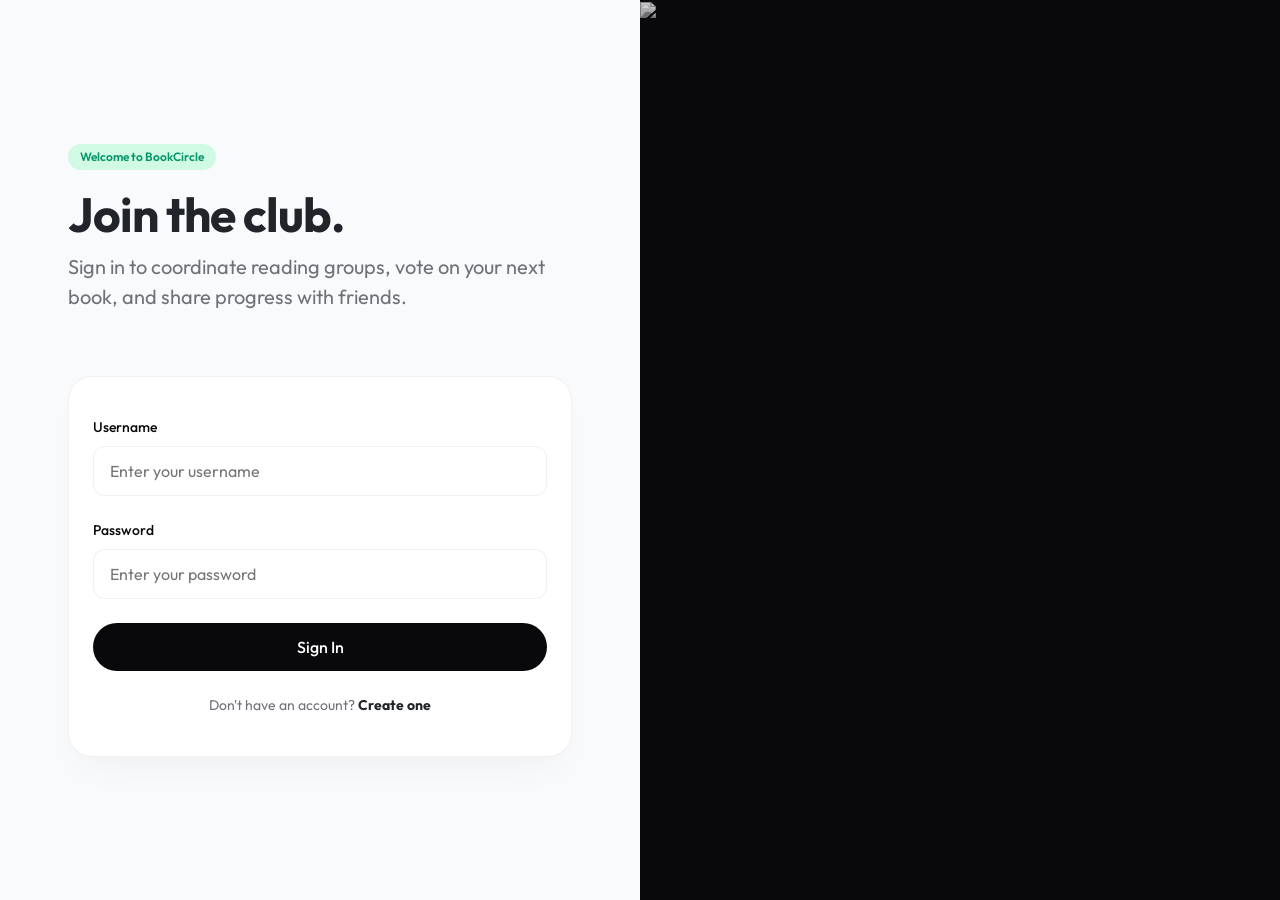
==== login.html @ 360f8443 "Adding init files" ====
<!DOCTYPE html>
<html lang="en">
<head>
    <meta charset="UTF-8">
    <meta name="viewport" content="width=device-width, initial-scale=1.0">
    <title>BookCircle - Login</title>
    <!-- Bootstrap CSS -->
    <link href="https://cdn.jsdelivr.net/npm/bootstrap@5.3.3/dist/css/bootstrap.min.css" rel="stylesheet">
    <!-- Premium Custom Styles (skill.md rules) -->
    <link href="./css/premium.css" rel="stylesheet">
    <script src="https://cdnjs.cloudflare.com/ajax/libs/knockout/3.5.1/knockout-latest.debug.js" integrity="sha512-per7WBYe3cT9aIDMoF74rYR7wpEDPqyncWqWzBGmJBnhp8H3ZD5fRdTM16IO5ePUEuBlH9DMKF7rHvuazhvDBA==" crossorigin="anonymous" referrerpolicy="no-referrer"></script>
</head>
<body id="wrapper">

    <main class="bc-split-layout">
        <!-- Left Side: Form Content -->
        <section class="bc-split-content animate-fade-up">
            <div class="mb-5">
                <span class="bc-badge mb-3">Welcome to BookCircle</span>
                <h1 class="display-5 fw-bold text-dark">Join the club.</h1>
                <p class="text-muted-bc fs-5 mt-2">Sign in to coordinate reading groups, vote on your next book, and share progress with friends.</p>
            </div>

            <!-- Login Form mapped to /token -->
            <form id="loginForm" class="bc-surface bc-surface-sm delay-100">
                <h2 class="bc-section-title" data-bind="text: username"></h2>
                
                <div class="bc-form-group">
                    <label for="usernameInput" class="bc-label">Username</label>
                    <input type="text" id="usernameInput" class="bc-input" data-bind="textInput: username" placeholder="Enter your username" required >
                </div>

                <div class="bc-form-group mb-4">
                    <label for="passwordInput" class="bc-label">Password</label>
                    <input type="password" id="passwordInput" class="bc-input" placeholder="Enter your password" required >
                </div>

                <div class="d-grid mt-2">
                    <!-- Button has visual interaction states mapped in CSS -->
                    <button type="submit" class="btn-bc-primary" id="loginBtn">Sign In</button>
                </div>
                
                <div class="mt-4 text-center">
                    <p class="text-muted-bc small">Don't have an account? <a href="#" class="text-dark fw-bold text-decoration-none" id="toggleRegister">Create one</a></p>
                </div>

                <!-- Alert container for error states -->
                <div id="loginAlert" class="alert alert-danger mt-3 d-none" role="alert" >
                    <!-- Error message injected here -->
                </div>
            </form>

            <!-- Register Form mapped to /auth/register (Hidden by default for JS toggling later) -->
            <form id="registerForm" class="bc-surface bc-surface-sm delay-200 mt-4 d-none" >
                <h2 class="bc-section-title" >Register</h2>
                
                <div class="bc-form-group">
                    <label for="regFullName" class="bc-label">Full Name</label>
                    <input type="text" id="regFullName" class="bc-input" placeholder="Jane Doe" required >
                </div>
                <div class="bc-form-group">
                    <label for="regEmail" class="bc-label">Email</label>
                    <input type="email" id="regEmail" class="bc-input" placeholder="jane@example.com" required >
                </div>
                <div class="bc-form-group">
                    <label for="regUsername" class="bc-label">Username</label>
                    <input type="text" id="regUsername" class="bc-input" placeholder="janedoe99" required >
                </div>
                <div class="bc-form-group mb-4">
                    <label for="regPassword" class="bc-label">Password</label>
                    <input type="password" id="regPassword" class="bc-input" placeholder="Minimum 8 characters" required >
                </div>

                <div class="d-grid mt-2">
                    <button type="submit" class="btn-bc-accent" id="registerBtn" >Create Account</button>
                </div>
                
                <div class="mt-4 text-center">
                    <p class="text-muted-bc small">Already have an account? <a href="#" class="text-dark fw-bold text-decoration-none" id="toggleLogin">Sign in</a></p>
                </div>
            </form>

        </section>

        <!-- Right Side: Graphic Asset (Anti-center bias, asymmetrical layout) -->
        <!-- Will use an absolute reliable placeholder until integrated -->
        <section class="bc-split-asset">
            <img src="https://picsum.photos/seed/bookcircle/1200/1600" alt="Abstract interior illustrating a peaceful reading space (placeholder)">
        </section>

    </main>

    <!-- Bootstrap JS Bundle -->
    <script src="https://cdn.jsdelivr.net/npm/bootstrap@5.3.3/dist/js/bootstrap.bundle.min.js"></script>
    
    <!-- 
      TEACHING NOTE:
      The form above contains standard ID attributes (e.g. `id="loginForm"`, `id="usernameInput"`) for Vanilla JS traversal.
      It ALSO contains `data-bind` attributes (e.g. `data-bind="value: loginUsername"`) for Knockout.js ViewModel binding.
      Students can attach the Javascript script of their choice below to bring the UI to life based on the `/token` and `/auth/register` endpoints.
    -->
    <!-- <script src="./js/vanilla/login.js"></script> -->
    <!-- <script src="https://cdnjs.cloudflare.com/ajax/libs/knockout/3.5.1/knockout-latest.js"></script> -->
    <!-- <script src="./js/ko/LoginViewModel.js"></script> -->

    <script> 

        // MVVM
        function UserLogin(data){
            var self = this;
            self.username = ko.observable(data.username);
            self.password = ko.observable(data.username);
        }

        function UserLoginViewModel(){
            var self = this;            
            self.label = ko.observable('LOGIN');
            self.username = ko.observable();
            self.Init()
        }

        UserLoginViewModel.prototype.Init = function() {

            console.log("test");
        };

        UserLoginViewModel.prototype.TEST = function() {

            
        };

        ko.applyBindings(new UserLoginViewModel(), document.getElementById('wrapper'))

    </script>

</body>
</html>
---- css/premium.css ----
/* 
 * BookCircle Premium CSS Override
 * Based on skill.md directives (DESIGN_VARIANCE: 8, VISUAL_DENSITY: 4)
 * 
 * - Fonts: Outfit (Sans-Serif)
 * - Colors: Zinc/Slate neutrals + Emerald Accent
 * - Structural: Rounded-2xl, subtle diffusion shadows, no standard Bootstrap cards.
 */

@import url('https://fonts.googleapis.com/css2?family=Outfit:wght@300;400;500;600;700&display=swap');

:root {
  /* Override Bootstrap Variables */
  --bs-font-sans-serif: 'Outfit', -apple-system, BlinkMacSystemFont, "Segoe UI", Roboto, "Helvetica Neue", Arial, sans-serif;
  
  /* Core Palette */
  --bc-bg: #f9fafb; /* Zinc-50 */
  --bc-surface: #ffffff;
  --bc-text-primary: #09090b; /* Zinc-950 off-black */
  --bc-text-secondary: #71717a; /* Zinc-500 */
  --bc-border: rgba(228, 228, 231, 0.5); /* Zinc-200/50 */
  
  /* Accent Colors (Emerald) */
  --bc-accent: #10b981; 
  --bc-accent-hover: #059669;
  --bc-accent-subtle: #d1fae5;

  /* Custom Metrics */
  --bc-radius-lg: 1.5rem; /* rounded-2xl equivalent */
  --bc-radius-full: 9999px;
  --bc-shadow-diffusion: 0 20px 40px -15px rgba(0, 0, 0, 0.05);
  --bc-shadow-inset: inset 0 1px 0 rgba(255, 255, 255, 0.1);
}

body {
  background-color: var(--bc-bg);
  color: var(--bc-text-primary);
  font-family: var(--bs-font-sans-serif);
  -webkit-font-smoothing: antialiased;
  min-height: 100vh;
}

/* Typography Overrides */
h1, h2, h3, h4, h5, h6, .h1, .h2, .h3, .h4, .h5, .h6 {
  font-weight: 600;
  letter-spacing: -0.02em; /* tracking-tight */
  color: var(--bc-text-primary);
}

.text-muted-bc {
  color: var(--bc-text-secondary);
}

/* Layout Utilities */
.bc-container {
  max-w-7xl;
  margin: 0 auto;
  padding: 2rem 1rem;
}

@media (min-width: 768px) {
  .bc-container {
    padding: 4rem 2rem;
  }
}

/* The Core "Bento" Premium Surface */
.bc-surface {
  background-color: var(--bc-surface);
  border: 1px solid var(--bc-border);
  border-radius: var(--bc-radius-lg);
  box-shadow: var(--bc-shadow-diffusion);
  padding: 2rem; /* p-8 equivalent */
  transition: transform 0.3s cubic-bezier(0.16, 1, 0.3, 1), box-shadow 0.3s ease;
}

.bc-surface-sm {
  padding: 1.5rem;
}

/* Button Overrides */
.btn-bc-primary {
  background-color: var(--bc-text-primary);
  color: white;
  border: none;
  border-radius: var(--bc-radius-full);
  padding: 0.75rem 1.5rem;
  font-weight: 500;
  transition: transform 0.2s cubic-bezier(0.16, 1, 0.3, 1), background-color 0.2s;
  will-change: transform;
}

.btn-bc-primary:hover {
  background-color: #27272a; /* Zinc-800 */
  transform: translateY(-1px);
}

.btn-bc-primary:active {
  transform: scale(0.98);
}

.btn-bc-accent {
  background-color: var(--bc-accent);
  color: white;
  border: none;
  border-radius: var(--bc-radius-full);
  padding: 0.75rem 1.5rem;
  font-weight: 600;
  transition: transform 0.2s cubic-bezier(0.16, 1, 0.3, 1), background-color 0.2s;
}

.btn-bc-accent:hover {
  background-color: var(--bc-accent-hover);
  color: white;
  transform: translateY(-1px);
}

.btn-bc-accent:active {
  transform: scale(0.98);
}

.btn-bc-outline {
  background-color: transparent;
  color: var(--bc-text-primary);
  border: 1px solid var(--bc-border);
  border-radius: var(--bc-radius-full);
  padding: 0.75rem 1.5rem;
  font-weight: 500;
  transition: all 0.2s ease;
}

.btn-bc-outline:hover {
  background-color: var(--bc-surface);
  box-shadow: 0 4px 6px -1px rgba(0,0,0,0.05);
}

/* Form Overrides (Label above input, gap-2 simulation) */
.bc-form-group {
  margin-bottom: 1.5rem;
  display: flex;
  flex-direction: column;
  gap: 0.5rem;
}

.bc-label {
  font-size: 0.875rem;
  font-weight: 500;
  color: var(--bc-text-primary);
}

.bc-input {
  border: 1px solid var(--bc-border);
  border-radius: 0.75rem;
  padding: 0.75rem 1rem;
  font-family: inherit;
  transition: border-color 0.2s, box-shadow 0.2s;
  background-color: var(--bc-surface);
}

.bc-input:focus {
  outline: none;
  border-color: var(--bc-text-primary);
  box-shadow: 0 0 0 2px rgba(9, 9, 11, 0.1); /* Subtle focus ring */
}

/* Glassmorphism Refraction Utility */
.bc-glass {
  background: rgba(255, 255, 255, 0.7);
  backdrop-filter: blur(12px);
  -webkit-backdrop-filter: blur(12px);
  border: 1px solid rgba(255, 255, 255, 0.2);
  box-shadow: var(--bc-shadow-inset), var(--bc-shadow-diffusion);
}

/* Data / Subtitles outside cards */
.bc-section-title {
  font-size: 1.25rem;
  font-weight: 600;
  margin-bottom: 1rem;
  color: var(--bc-text-primary);
}

/* Tag/Badge Overrides */
.bc-badge {
  display: inline-flex;
  align-items: center;
  padding: 0.25rem 0.75rem;
  border-radius: var(--bc-radius-full);
  font-size: 0.75rem;
  font-weight: 600;
  background-color: var(--bc-accent-subtle);
  color: var(--bc-accent-hover);
}

.bc-badge-neutral {
  background-color: var(--bc-bg);
  color: var(--bc-text-secondary);
  border: 1px solid var(--bc-border);
}

/* Split Screen Layout Utility (Anti-Center Bias) */
.bc-split-layout {
  display: grid;
  grid-template-columns: 1fr;
  min-height: 100vh;
}

@media (min-width: 992px) {
  .bc-split-layout {
    grid-template-columns: 1fr 1fr;
  }
}

.bc-split-content {
  display: flex;
  flex-direction: column;
  justify-content: center;
  padding: 3rem;
  max-width: 600px;
  margin: 0 auto;
}

.bc-split-asset {
  background-color: var(--bc-text-primary);
  position: relative;
  overflow: hidden;
  display: none;
}

@media (min-width: 992px) {
  .bc-split-asset {
    display: block;
  }
}

.bc-split-asset img {
  object-fit: cover;
  width: 100%;
  height: 100%;
  opacity: 0.8;
  mix-blend-mode: luminosity; /* Stylistic fade */
}

/* Animations */
@keyframes bc-fade-up {
  from { opacity: 0; transform: translateY(20px); }
  to { opacity: 1; transform: translateY(0); }
}

.animate-fade-up {
  animation: bc-fade-up 0.6s cubic-bezier(0.16, 1, 0.3, 1) forwards;
}

.delay-100 { /* animation-delay: 100ms; opacity: 0; */}
.delay-200 { /* animation-delay: 200ms; opacity: 0; */}
.delay-300 { /* animation-delay: 300ms; opacity: 0; */}

/* Dashboard layout grid */
.bc-bento-grid {
  display: grid;
  gap: 1.5rem;
  grid-template-columns: 1fr;
}

@media (min-width: 992px) {
  .bc-bento-grid {
    grid-template-columns: repeat(12, 1fr);
  }
  .bc-col-4 { grid-column: span 4; }
  .bc-col-8 { grid-column: span 8; }
  .bc-col-6 { grid-column: span 6; }
  .bc-col-12 { grid-column: span 12; }
}

/* Navigation System */
.bc-navbar {
  border-bottom: 1px solid var(--bc-border);
  background-color: rgba(255,255,255,0.9);
  backdrop-filter: blur(8px);
  position: sticky;
  top: 0;
  z-index: 40;
}
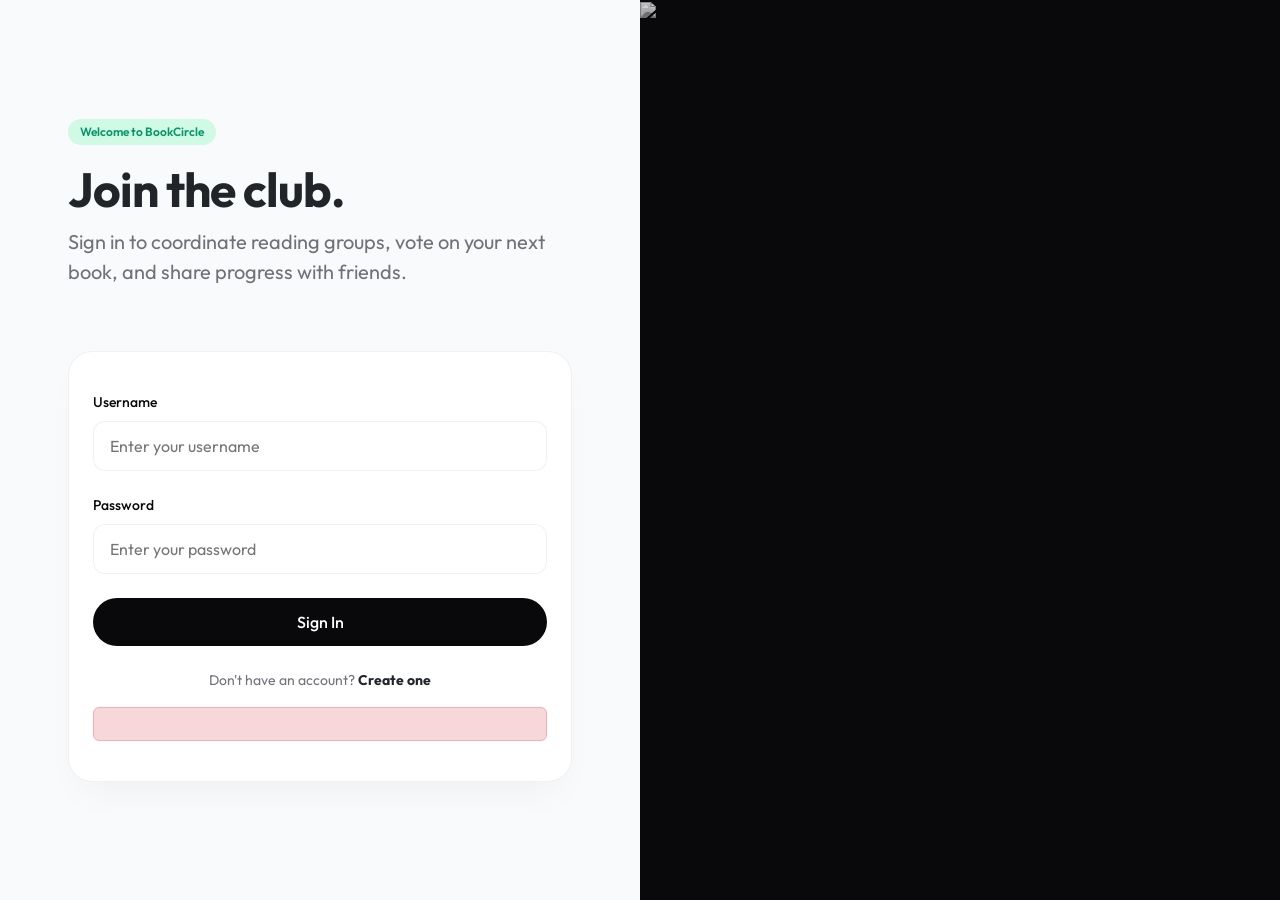
==== commit 7f936b49: "04 validations: errores por arreglar" ====
--- a/login.html
+++ b/login.html
@@ -9,7 +9,13 @@
     <!-- Premium Custom Styles (skill.md rules) -->
     <link href="./css/premium.css" rel="stylesheet">
     <script src="https://cdnjs.cloudflare.com/ajax/libs/knockout/3.5.1/knockout-latest.debug.js" integrity="sha512-per7WBYe3cT9aIDMoF74rYR7wpEDPqyncWqWzBGmJBnhp8H3ZD5fRdTM16IO5ePUEuBlH9DMKF7rHvuazhvDBA==" crossorigin="anonymous" referrerpolicy="no-referrer"></script>
+    <script src="https://cdnjs.cloudflare.com/ajax/libs/jquery/3.7.1/jquery.min.js" integrity="sha512-v2CJ7UaYy4JwqLDIrZUI/4hqeoQieOmAZNXBeQyjo21dadnwR+8ZaIJVT8EE2iyI61OV8e6M8PP2/4hpQINQ/g==" crossorigin="anonymous" referrerpolicy="no-referrer"></script>
+    <!--03  <ko.validation-->
+    <script src="https://cdnjs.cloudflare.com/ajax/libs/knockout-validation/2.0.4/knockout.validation.min.js"></script>
+    <!--04  <ko.validation-->
+    <script src="./blockui.js"></script>
 </head>
+
 <body id="wrapper">
 
     <main class="bc-split-layout">
@@ -23,7 +29,7 @@
 
             <!-- Login Form mapped to /token -->
             <form id="loginForm" class="bc-surface bc-surface-sm delay-100">
-                <h2 class="bc-section-title" data-bind="text: username"></h2>
+                <h2 class="bc-section-title" data-bind="text: label"></h2>
                 
                 <div class="bc-form-group">
                     <label for="usernameInput" class="bc-label">Username</label>
@@ -32,22 +38,27 @@
 
                 <div class="bc-form-group mb-4">
                     <label for="passwordInput" class="bc-label">Password</label>
-                    <input type="password" id="passwordInput" class="bc-input" placeholder="Enter your password" required >
+                    <input type="password" id="passwordInput" class="bc-input" data-bind="textInput: password" placeholder="Enter your password" required >
                 </div>
 
                 <div class="d-grid mt-2">
-                    <!-- Button has visual interaction states mapped in CSS -->
-                    <button type="submit" class="btn-bc-primary" id="loginBtn">Sign In</button>
+                    <!-- Button has visual interaction states mapped in CSS / No desencadena el enviar el formulario a ningún lado: para eso se usa knockout (data-bin)-->
+                    <button type="button" class="btn-bc-primary" id="loginBtn" data-bind="click: ClickSignIn">Sign In</button> 
                 </div>
                 
                 <div class="mt-4 text-center">
-                    <p class="text-muted-bc small">Don't have an account? <a href="#" class="text-dark fw-bold text-decoration-none" id="toggleRegister">Create one</a></p>
+                    <p class="text-muted-bc small">Don't have an account? 
+                        <a href="#" class="text-dark fw-bold text-decoration-none" id="toggleRegister" data-bind="click: CreateAccount">Create one</a>
+                    </p>
                 </div>
 
                 <!-- Alert container for error states -->
-                <div id="loginAlert" class="alert alert-danger mt-3 d-none" role="alert" >
-                    <!-- Error message injected here -->
-                </div>
+                <div data-bind="if: has_error">
+                    <div id="loginAlert" class="alert alert-danger mt-3" role="alert" >
+                        <span data-bind="text: error"></span>
+                    </div>
+                </div>
+
             </form>
 
             <!-- Register Form mapped to /auth/register (Hidden by default for JS toggling later) -->
@@ -106,7 +117,16 @@
     <script> 
 
         // MVVM
-        function UserLogin(data){
+
+        ko.validation.init({
+            registerExtenders: true, 
+            messagesOnModified: true, // muestra los mensajes de error conforme el usuario avance en el formulario
+            insertMessages: true, 
+            errorElementClass: 'intput-validation-error', // clase a la que se le inyecta el elemento que muestra el error
+            decorateElementOnModified: true
+        });
+
+        function UserLogin(data){ // Ubicación??
             var self = this;
             self.username = ko.observable(data.username);
             self.password = ko.observable(data.username);
@@ -114,19 +134,84 @@
 
         function UserLoginViewModel(){
             var self = this;            
-            self.label = ko.observable('LOGIN');
-            self.username = ko.observable();
+            self.label = ko.observable('Book Circle Login');
+            self.username = ko.observable('').extend({ required: true}); // username se vuelve de variable a función dado el observable
+            self.password = ko.observable('').extend({ required: true});
+            self.error = ko.observable();
+            console.log(this)
+            self.has_error = ko.computed(() => { // computed funciona como un observable pero se puede evaluar en este caso una función:
+                if(this.error() != undefined) {return true;} // != entonces se infiere que hay un error
+                return false;
+            });
+            /*
+            self.grouperror.errors = ko.validatedObservable({
+                username: self.username,
+                password: self.password,
+            }); video3 min 12:35*/
+            
+
             self.Init()
         }
 
+
         UserLoginViewModel.prototype.Init = function() {
-
-            console.log("test");
+            console.log("Welcome to BookCircle");
         };
 
-        UserLoginViewModel.prototype.TEST = function() {
-
-            
+
+        UserLoginViewModel.prototype.CreateAccount = function (first_argument) {
+            var formLogin = $('#loginForm');
+            var formRegister = $('#registerForm');
+
+            formLogin.fadeOut('fast', (data) => {
+                formRegister.removeClass('d-none').hide().fadeIn('slow');
+            });
+
+        };
+
+
+        // función que representa el clic del botón "Sign In" Por medio de los data-bin 
+        UserLoginViewModel.prototype.ClickSignIn = function()  {
+            $.blockUI({messsage:null});
+            // 04 crear grupo de validación en el cual el validation capte atm los errores de todo el ViewModel (todos los observables que tengan validación)
+            var erros = ko.validation.group(this);
+            if (errors().length > 0) {
+                errors.showAllMessages();
+                return;
+            }
+            // if(!this.username.isValid()) {
+            //     //this.grouperror.showAllMessages();
+            //     return;
+            // }
+
+            // if(!this.password.isValid()) {return;}
+
+            // petición AJAX desde el this
+            $.ajax({
+                url : 'https://localhost:7196/token',
+                method : 'POST',
+                data : {
+                "username": this.username(),
+                "password": this.password()
+                //"password": "PjZtTEdqXLVOGh4"
+                }
+            }).done((data) => {  // métodos encadenados mediante una función anónima / .done() regresa un objeto 
+                console.log(data.accessToken)
+                alert('ok')
+                $.unblockUI();
+                
+                localStorage.setItem('token', data.accessToken);
+                
+            }).fail((data)=> {
+                var message = data.responseJSON.detail;
+                // console.log(this.error())
+                // console.log(this.has_error())
+                this.error(message);
+                $.unblockUI();
+                // console.log(this.error())
+                // console.log(this.has_error())
+            });
+
         };
 
         ko.applyBindings(new UserLoginViewModel(), document.getElementById('wrapper'))
